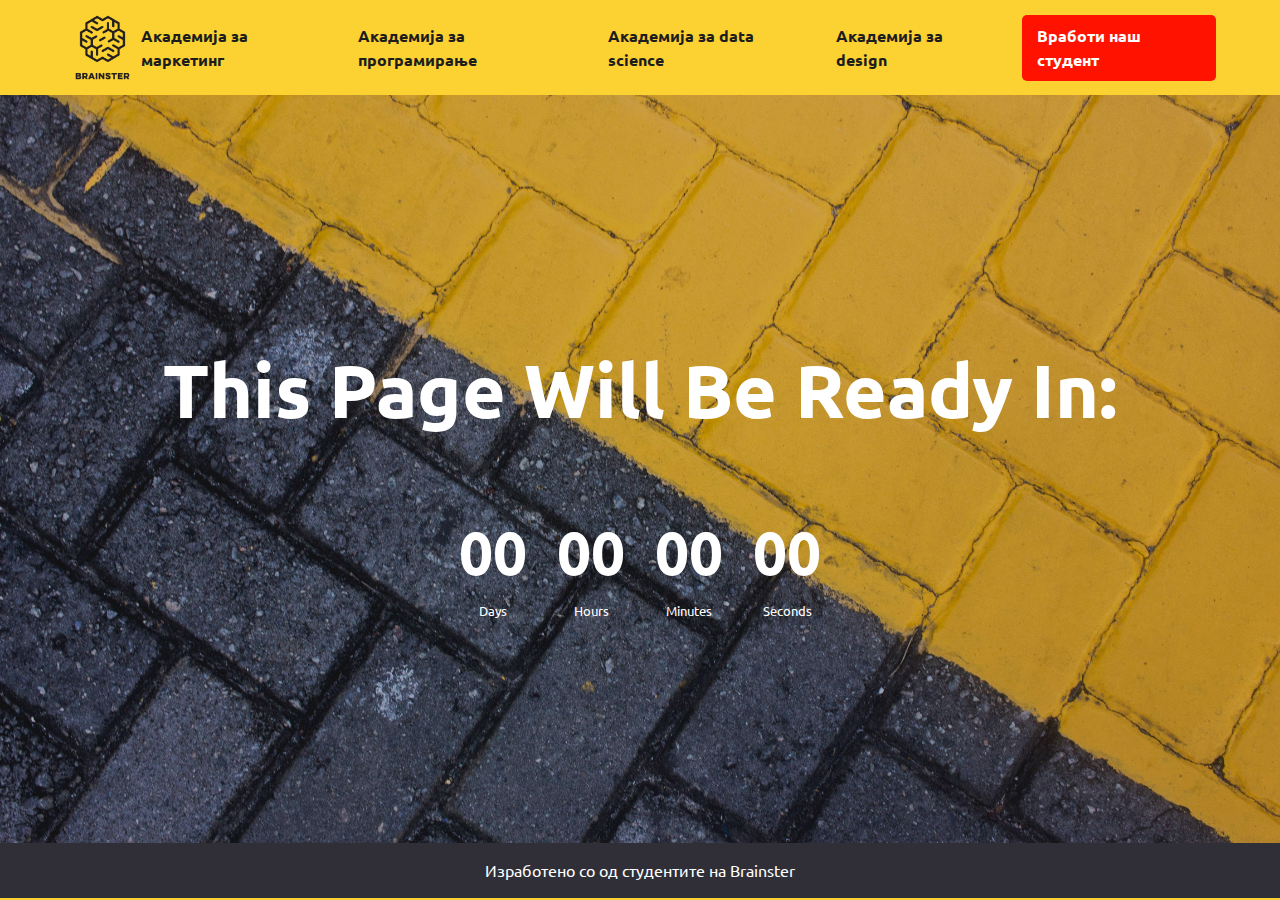
==== coming-soon.html @ f62ef4d2 "added coming soon page and timer" ====
<!DOCTYPE html>
<html lang="en">
  <head>
    <meta charset="UTF-8" />
    <meta name="viewport" content="width=device-width, initial-scale=1.0" />
    <title>Coming soon</title>
    <link
      rel="stylesheet"
      href="https://cdnjs.cloudflare.com/ajax/libs/font-awesome/6.5.1/css/all.min.css"
      integrity="sha512-DTOQO9RWCH3ppGqcWaEA1BIZOC6xxalwEsw9c2QQeAIftl+Vegovlnee1c9QX4TctnWMn13TZye+giMm8e2LwA=="
      crossorigin="anonymous"
      referrerpolicy="no-referrer"
    />
    <link rel="stylesheet" href="./css/main.css" />
  </head>
  <body>
    <!-- Navbar -->
    <div class="container">
      <nav class="navbar">
        <div class="logo nav-branding">
          <a href="./index.html"
            ><img src="./images/Logo-Brainster.png" alt="..."
          /></a>
        </div>
        <ul class="nav-menu">
          <li class="nav-item">
            <a href="./coming-soon.html" class="nav-link"
              >Академија за маркетинг</a
            >
          </li>
          <li class="nav-item">
            <a href="./coming-soon.html" class="nav-link"
              >Академија за програмирање</a
            >
          </li>
          <li class="nav-item">
            <a href="./coming-soon.html" class="nav-link"
              >Академија за data science</a
            >
          </li>
          <li class="nav-item">
            <a href="./coming-soon.html" class="nav-link"
              >Академија за design</a
            >
          </li>
          <li class="nav-item lg-hidden">
            <a href="#" class="nav-link button">Вработи наш студент</a>
          </li>
        </ul>
        <a href="#" class="nav-link button md-hidden">Вработи наш студент</a>
        <div class="hamburger">
          <span class="bar"></span>
          <span class="bar"></span>
          <span class="bar"></span>
        </div>
      </nav>
    </div>
    <!-- Countdown -->
    <div class="countdown-image">
      <div class="countdown-container">
        <h1>this page will be ready in:</h1>
        <div id="countdown" class="countdown">
          <div class="time">
            <h2 id="days">00</h2>
            <small>Days</small>
          </div>
          <div class="time">
            <h2 id="hours">00</h2>
            <small>Hours</small>
          </div>
          <div class="time">
            <h2 id="minutes">00</h2>
            <small>Minutes</small>
          </div>
          <div class="time">
            <h2 id="seconds">00</h2>
            <small>Seconds</small>
          </div>
        </div>
      </div>
    </div>

    <!-- Footer -->
    <footer>
      <p>
        Изработено со <i class="fa-solid fa-heart"></i> од студентите на
        Brainster
      </p>
    </footer>
    <script src="./coming-soon.js"></script>
  </body>
</html>
---- css/main.css ----
@import url("https://fonts.googleapis.com/css2?family=Ubuntu:ital,wght@0,300;0,400;0,500;0,700;1,300;1,400;1,500;1,700&display=swap");
* {
  box-sizing: border-box;
}

body {
  margin: 0;
}

h1,
h2,
h3,
p,
ul {
  margin-top: 0;
}

img {
  display: block;
  max-width: 100%;
}

a {
  text-decoration: none;
}

body {
  font-family: "ubuntu", sans-serif;
  font-weight: 400;
  line-height: 1.5;
  color: #1d1d1d;
  background-color: #fcd232;
}

h1,
h2,
h3 {
  margin-bottom: 0.9375rem;
  font-weight: 700;
}

.countdown-container, .cards {
  padding-top: 1.875rem;
  padding-bottom: 1.875rem;
}
@media (max-width: 768px) {
  .countdown-container, .cards {
    padding-top: 0.9375rem;
    padding-bottom: 0.9375rem;
  }
}

.countdown-container, nav {
  width: 90%;
  margin-left: auto;
  margin-right: auto;
}
@media (max-width: 768px) {
  .countdown-container, nav {
    width: 100%;
    padding-left: 0.9375rem;
    padding-right: 0.9375rem;
  }
}

.cards .card .card-inner a, nav .button {
  background-color: #ff1300;
  padding: 0.5625rem 0.9375rem;
  border-radius: 5px;
  font-weight: 700;
  color: #fff;
  display: inline-block;
  transition-duration: 125ms;
}
.cards .card .card-inner a:hover, nav .button:hover {
  background-color: #e80f00;
  transform: scale(1.05);
}

nav {
  display: flex;
  align-items: center;
  justify-content: space-around;
  padding-top: 0.5625rem;
  padding-bottom: 0.5625rem;
  font-weight: 700;
}
@media screen and (max-width: 768px) {
  nav {
    justify-content: space-between;
    padding-top: 0.1875rem;
    padding-bottom: 0.1875rem;
  }
}
nav img {
  width: 80px;
  transition: all 125ms;
}
nav img:hover {
  transform: scale(1.05);
}
@media (max-width: 768px) {
  nav img {
    width: 60px;
  }
}
nav ul {
  padding-left: 0;
  margin-bottom: 0;
  display: flex;
  list-style: none;
}
nav ul li:not(:last-child) {
  margin-right: 1.875rem;
  transition: all 125ms;
}
nav ul li:not(:last-child):hover {
  transform: scale(1.05);
}
nav ul li a {
  color: #1d1d1d;
}
nav ul li a:hover {
  text-decoration: underline;
}
nav .hamburger {
  display: none;
  cursor: pointer;
}
nav .bar {
  display: block;
  width: 30px;
  height: 3px;
  margin: 7px auto;
  transition: all 0.3s ease;
  background-color: #302f38;
}
nav .lg-hidden {
  display: none;
}
@media (max-width: 768px) {
  nav .lg-hidden {
    display: inline-block;
  }
  nav .md-hidden {
    display: none;
  }
  nav .hamburger {
    display: block;
  }
  nav .hamburger.active .bar:nth-child(2) {
    opacity: 0;
  }
  nav .hamburger.active .bar:nth-child(1) {
    transform: translateY(10px) rotate(45deg);
    background-color: #fff;
  }
  nav .hamburger.active .bar:nth-child(3) {
    transform: translateY(-10px) rotate(-45deg);
    background-color: #fff;
  }
  nav .nav-menu {
    position: fixed;
    right: -100%;
    top: 0;
    bottom: 0;
    gap: 0;
    flex-direction: column;
    background-color: #262626;
    width: 100%;
    transition: 0.3s;
    padding-top: 3.75rem;
    padding-left: 1.875rem;
  }
  nav .nav-item {
    margin: 16px 0;
  }
  nav .nav-item a {
    color: #fff;
  }
  nav .nav-menu.active {
    right: 0;
  }
}

.banner {
  display: flex;
  justify-content: center;
  align-items: center;
  height: auto;
  background-image: linear-gradient(rgba(0, 0, 0, 0.5), rgba(0, 0, 0, 0.5)), url(../images/nastuh-abootalebi-rSpMla5RItA-unsplash.jpg);
  background-position: center;
  background-size: cover;
}
.banner h1 {
  font-size: 5.625rem;
  text-transform: capitalize;
  color: #fff;
  text-align: center;
  padding: 9.375rem 0;
}
@media (max-width: 768px) {
  .banner h1 {
    font-size: 3.75rem;
  }
}
@media (max-width: 425px) {
  .banner h1 {
    font-size: 2.75rem;
  }
}

.filters {
  display: flex;
}
@media screen and (max-width: 768px) {
  .filters {
    flex-direction: column;
  }
}
.filters input[type=checkbox] {
  display: none;
}
.filters input[type=checkbox]:checked + label {
  background-color: #eb3b3b;
}
.filters .filter {
  display: flex;
  flex-basis: 33.333%;
  justify-content: space-around;
  align-items: center;
  padding: 1.875rem;
  border: none;
  background-color: #302f38;
  color: #fff;
  font-size: 1.25rem;
  text-align: left;
  transition: all 0.2s;
}
@media screen and (max-width: 768px) {
  .filters .filter {
    padding: 0.9375rem;
  }
}
.filters .filter:not(:last-child) {
  border-right: 1px solid #47464e;
}
@media screen and (max-width: 768px) {
  .filters .filter:not(:last-child) {
    border-bottom: 1px solid #47464e;
  }
}
.filters .filter:hover {
  cursor: pointer;
}
.filters .filter i {
  color: #302f38;
}

.card-heading {
  text-align: center;
  font-size: 2.75rem;
  padding-top: 1.875rem;
  margin: 0;
}
@media screen and (max-width: 768px) {
  .card-heading {
    padding-top: 0.9375rem;
  }
}

.cards {
  display: flex;
  flex-wrap: wrap;
  justify-content: center;
  gap: 20px;
  width: 70%;
  margin-right: auto;
  margin-left: auto;
}
@media screen and (max-width: 768px) {
  .cards {
    width: 90%;
  }
}
@media screen and (max-width: 425px) {
  .cards {
    flex-direction: column;
    width: 90%;
  }
}
.cards .card {
  background-color: #fff;
  border-radius: 5px;
  overflow: hidden;
  flex-basis: 30%;
  box-shadow: rgba(0, 0, 0, 0.35) 0px 5px 15px;
  transition: all 0.2s;
}
.cards .card:hover {
  transform: scale(1.05);
}
@media screen and (max-width: 768px) {
  .cards .card {
    flex-basis: 45%;
  }
}
.cards .card .card-inner {
  padding: 0.9375rem;
}
.cards .card .card-inner span {
  display: inline-block;
  background-color: #fcd232;
  padding: 0.375rem 1.3125rem;
  border-radius: 5px;
  margin-bottom: 5px;
}
.cards .card .card-inner .button-left {
  text-align: right;
}
.cards .card .card-inner p {
  font-weight: 700;
  font-size: 1.25rem;
  margin-bottom: 5px;
}
.cards .card .card-inner p.normal {
  font-weight: normal;
  margin-bottom: 10px;
}
.cards .card .card-inner small {
  font-weight: 700;
  display: block;
}
.cards .card .card-inner a {
  margin-top: 1.875rem;
}

footer {
  padding: 0.9375rem 0;
  background-color: #302f38;
  text-align: center;
}
footer i {
  color: #ff1300;
}
footer p {
  margin-bottom: 0;
  color: #fff;
}

.countdown-image {
  background-image: linear-gradient(rgba(0, 0, 0, 0.2), rgba(0, 0, 0, 0.2)), url(../images/felipe-correia-Z3r7p3DqXeM-unsplash.jpg);
  background-position: center;
  background-size: cover;
  height: calc(100vh - 152px);
  display: flex;
  justify-content: center;
  align-items: center;
}
@media (max-width: 768px) {
  .countdown-image {
    height: calc(100vh - 120px);
  }
}

.countdown-container {
  display: flex;
  flex-direction: column;
  align-items: center;
  justify-content: center;
  text-align: center;
  overflow: hidden;
  color: #fff;
}
.countdown-container h1 {
  font-size: 4.6875rem;
  text-transform: capitalize;
  padding: 1.875rem 0;
}
@media (max-width: 768px) {
  .countdown-container h1 {
    font-size: 3.75rem;
  }
}
@media (max-width: 425px) {
  .countdown-container h1 {
    font-size: 2.75rem;
  }
}
.countdown-container .countdown {
  display: flex;
}
@media (max-width: 768px) {
  .countdown-container .countdown {
    flex-direction: column;
  }
}
.countdown-container .countdown .time {
  display: flex;
  flex-direction: column;
  align-items: center;
  justify-content: center;
  margin: 15px;
}
.countdown-container .countdown .time h2 {
  font-size: 3.75rem;
  margin: 0 0 5px;
}/*# sourceMappingURL=main.css.map */
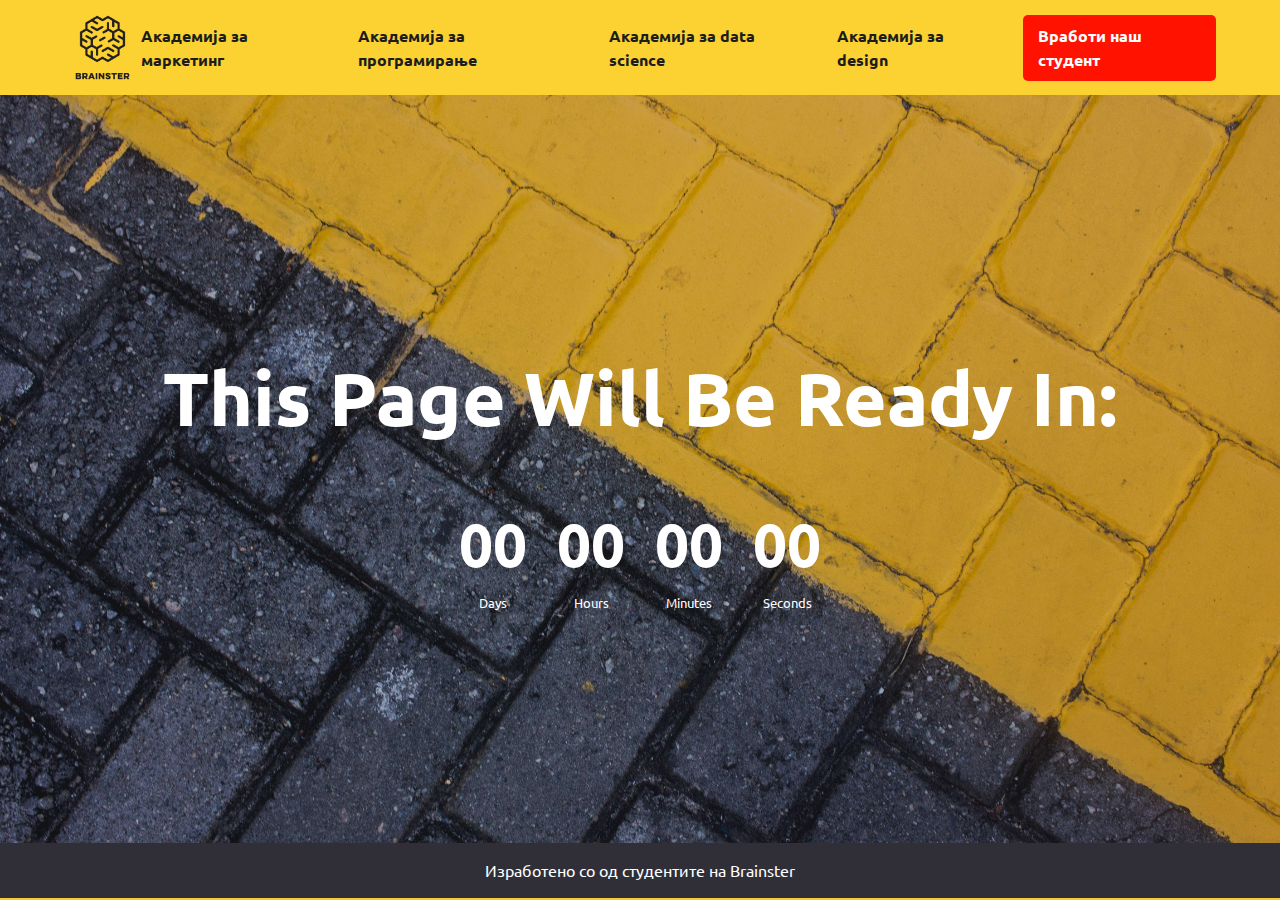
==== commit a7b576a8: "fixed coming soon page bug" ====
--- a/coming-soon.html
+++ b/coming-soon.html
@@ -15,14 +15,14 @@
   </head>
   <body>
     <!-- Navbar -->
-    <div class="container">
+    <div class="nav-container">
       <nav class="navbar">
         <div class="logo nav-branding">
           <a href="./index.html"
             ><img src="./images/Logo-Brainster.png" alt="..."
           /></a>
         </div>
-        <ul class="nav-menu">
+        <ul class="nav-menu md-text-center">
           <li class="nav-item">
             <a href="./coming-soon.html" class="nav-link"
               >Академија за маркетинг</a
@@ -43,15 +43,21 @@
               >Академија за design</a
             >
           </li>
-          <li class="nav-item lg-hidden">
-            <a href="#" class="nav-link button">Вработи наш студент</a>
+          <li class="nav-item lg-hidden md-hidden">
+            <a href="./form-page.html" class="nav-link button"
+              >Вработи наш студент</a
+            >
           </li>
         </ul>
-        <a href="#" class="nav-link button md-hidden">Вработи наш студент</a>
-        <div class="hamburger">
-          <span class="bar"></span>
-          <span class="bar"></span>
-          <span class="bar"></span>
+        <div class="md-flex">
+          <a href="./form-page.html" class="nav-link button sm-hidden"
+            >Вработи наш студент</a
+          >
+          <div class="hamburger md-marl">
+            <span class="bar"></span>
+            <span class="bar"></span>
+            <span class="bar"></span>
+          </div>
         </div>
       </nav>
     </div>
@@ -79,7 +85,6 @@
         </div>
       </div>
     </div>
-
     <!-- Footer -->
     <footer>
       <p>
--- a/css/main.css
+++ b/css/main.css
@@ -29,24 +29,24 @@
   font-weight: 400;
   line-height: 1.5;
   color: #1d1d1d;
-  background-color: #fcd232;
+  background-color: #f6cd31;
 }
 
 h1,
 h2,
 h3 {
-  margin-bottom: 0.9375rem;
+  margin-bottom: 0;
   font-weight: 700;
 }
 
 .countdown-container, .cards {
-  padding-top: 1.875rem;
-  padding-bottom: 1.875rem;
+  padding-top: 2.8125rem;
+  padding-bottom: 2.8125rem;
 }
 @media (max-width: 768px) {
   .countdown-container, .cards {
-    padding-top: 0.9375rem;
-    padding-bottom: 0.9375rem;
+    padding-top: 1.875rem;
+    padding-bottom: 1.875rem;
   }
 }
 
@@ -77,6 +77,10 @@
   transform: scale(1.05);
 }
 
+.nav-container {
+  background-color: #fcd232;
+}
+
 nav {
   display: flex;
   align-items: center;
@@ -84,12 +88,30 @@
   padding-top: 0.5625rem;
   padding-bottom: 0.5625rem;
   font-weight: 700;
+  background-color: #fcd232;
 }
 @media screen and (max-width: 768px) {
   nav {
     justify-content: space-between;
     padding-top: 0.1875rem;
     padding-bottom: 0.1875rem;
+  }
+  nav .md-flex {
+    display: flex;
+    align-items: center;
+  }
+  nav .md-marl {
+    margin-left: 20px;
+  }
+  nav .md-text-center {
+    text-align: center;
+    font-size: 1.25rem;
+  }
+}
+@media screen and (max-width: 768px) and (max-width: 425px) {
+  nav .md-text-center {
+    text-align: left;
+    font-size: 1rem;
   }
 }
 nav img {
@@ -144,6 +166,9 @@
   }
   nav .md-hidden {
     display: none;
+  }
+  nav .sm-hidden {
+    display: inline-block;
   }
   nav .hamburger {
     display: block;
@@ -182,6 +207,53 @@
     right: 0;
   }
 }
+@media (max-width: 425px) {
+  nav .lg-hidden {
+    display: inline-block;
+  }
+  nav .md-hidden {
+    display: inline-block;
+  }
+  nav .sm-hidden {
+    display: none;
+  }
+  nav .hamburger {
+    display: block;
+  }
+  nav .hamburger.active .bar:nth-child(2) {
+    opacity: 0;
+  }
+  nav .hamburger.active .bar:nth-child(1) {
+    transform: translateY(10px) rotate(45deg);
+    background-color: #fff;
+  }
+  nav .hamburger.active .bar:nth-child(3) {
+    transform: translateY(-10px) rotate(-45deg);
+    background-color: #fff;
+  }
+  nav .nav-menu {
+    position: fixed;
+    right: -100%;
+    top: 0;
+    bottom: 0;
+    gap: 0;
+    flex-direction: column;
+    background-color: #262626;
+    width: 100%;
+    transition: 0.3s;
+    padding-top: 3.75rem;
+    padding-left: 1.875rem;
+  }
+  nav .nav-item {
+    margin: 16px 0;
+  }
+  nav .nav-item a {
+    color: #fff;
+  }
+  nav .nav-menu.active {
+    right: 0;
+  }
+}
 
 .banner {
   display: flex;
@@ -223,6 +295,7 @@
 }
 .filters input[type=checkbox]:checked + label {
   background-color: #eb3b3b;
+  color: #1d1d1d;
 }
 .filters .filter {
   display: flex;
@@ -242,6 +315,11 @@
     padding: 0.9375rem;
   }
 }
+@media screen and (max-width: 425px) {
+  .filters .filter {
+    font-size: 1.125rem;
+  }
+}
 .filters .filter:not(:last-child) {
   border-right: 1px solid #47464e;
 }
@@ -260,12 +338,12 @@
 .card-heading {
   text-align: center;
   font-size: 2.75rem;
-  padding-top: 1.875rem;
+  padding-top: 2.8125rem;
   margin: 0;
 }
 @media screen and (max-width: 768px) {
   .card-heading {
-    padding-top: 0.9375rem;
+    padding-top: 1.875rem;
   }
 }
 
@@ -310,7 +388,7 @@
 }
 .cards .card .card-inner span {
   display: inline-block;
-  background-color: #fcd232;
+  background-color: #f6cd31;
   padding: 0.375rem 1.3125rem;
   border-radius: 5px;
   margin-bottom: 5px;
@@ -359,7 +437,7 @@
 }
 @media (max-width: 768px) {
   .countdown-image {
-    height: calc(100vh - 120px);
+    height: auto;
   }
 }
 
@@ -405,4 +483,153 @@
 .countdown-container .countdown .time h2 {
   font-size: 3.75rem;
   margin: 0 0 5px;
+}
+
+.form-container {
+  display: flex;
+  flex-direction: column;
+  margin-right: auto;
+  margin-left: auto;
+  width: 65%;
+}
+@media (max-width: 425px) {
+  .form-container {
+    width: 90%;
+  }
+}
+.form-container h1 {
+  font-size: 4.6875rem;
+  text-transform: capitalize;
+  padding: 1.875rem 0;
+  text-align: center;
+}
+@media (max-width: 768px) {
+  .form-container h1 {
+    font-size: 3.375rem;
+  }
+}
+@media (max-width: 425px) {
+  .form-container h1 {
+    font-size: 2.6125rem;
+  }
+}
+
+.student-form {
+  display: flex;
+  flex-wrap: wrap;
+  justify-content: center;
+  gap: 10px 20px;
+  padding-top: 2.8125rem;
+  padding-bottom: 200px;
+}
+@media screen and (max-width: 768px) {
+  .student-form {
+    padding-top: 1.875rem;
+    padding-bottom: 4.6875rem;
+  }
+}
+.student-form label {
+  font-weight: 700;
+  font-size: 1.25rem;
+  padding-bottom: 0.46875rem;
+}
+.student-form input {
+  height: 60px;
+  padding: 0 1.40625rem;
+  border-radius: 5px;
+  border: none;
+}
+.student-form input[type=submit] {
+  background-color: #ff1300;
+  border-radius: 5px;
+  font-weight: 700;
+  color: #fff;
+  display: inline-block;
+  text-transform: uppercase;
+  font-family: "ubuntu", sans-serif;
+}
+.student-form input[type=submit]:hover {
+  background-color: #e80f00;
+  cursor: pointer;
+}
+.student-form ::-moz-placeholder {
+  font-family: "ubuntu", sans-serif;
+  font-style: italic;
+}
+.student-form ::placeholder {
+  font-family: "ubuntu", sans-serif;
+  font-style: italic;
+}
+.student-form .input-container {
+  display: flex;
+  flex-direction: column;
+  flex-basis: 45%;
+  margin-top: 20px;
+}
+@media (max-width: 768px) {
+  .student-form .input-container {
+    flex-basis: 100%;
+  }
+}
+.student-form .input-container:last-child {
+  margin-top: 50px;
+}
+
+.select-menu {
+  font-weight: 700;
+  flex-basis: 45%;
+  margin-top: 50px;
+}
+@media (max-width: 768px) {
+  .select-menu {
+    flex-basis: 100%;
+  }
+}
+.select-menu .select-btn {
+  display: flex;
+  height: 60px;
+  padding: 0 1.40625rem;
+  border-radius: 5px;
+  align-items: center;
+  justify-content: space-between;
+  cursor: pointer;
+  background-color: #fff;
+  transition: all 125ms;
+}
+.select-menu .select-btn:hover {
+  background-color: #f0f0f0;
+}
+.select-menu .select-btn i {
+  transition: all 250ms;
+}
+.select-menu .options {
+  position: relative;
+  border-radius: 5px;
+  margin-top: 10px;
+  background-color: #fff;
+  list-style: none;
+  padding: 0;
+  display: none;
+}
+.select-menu .options .option {
+  display: flex;
+  align-items: center;
+  height: 60px;
+  padding: 0 1.40625rem;
+  cursor: pointer;
+  transition: all 125ms;
+}
+.select-menu .options .option:hover {
+  background-color: #f0f0f0;
+}
+.select-menu .options .option:not(:last-child) {
+  border-bottom: 1px solid #47464e;
+}
+
+.select-menu.active .options {
+  display: block;
+}
+
+.select-menu.active i {
+  transform: rotate(-180deg);
 }/*# sourceMappingURL=main.css.map */